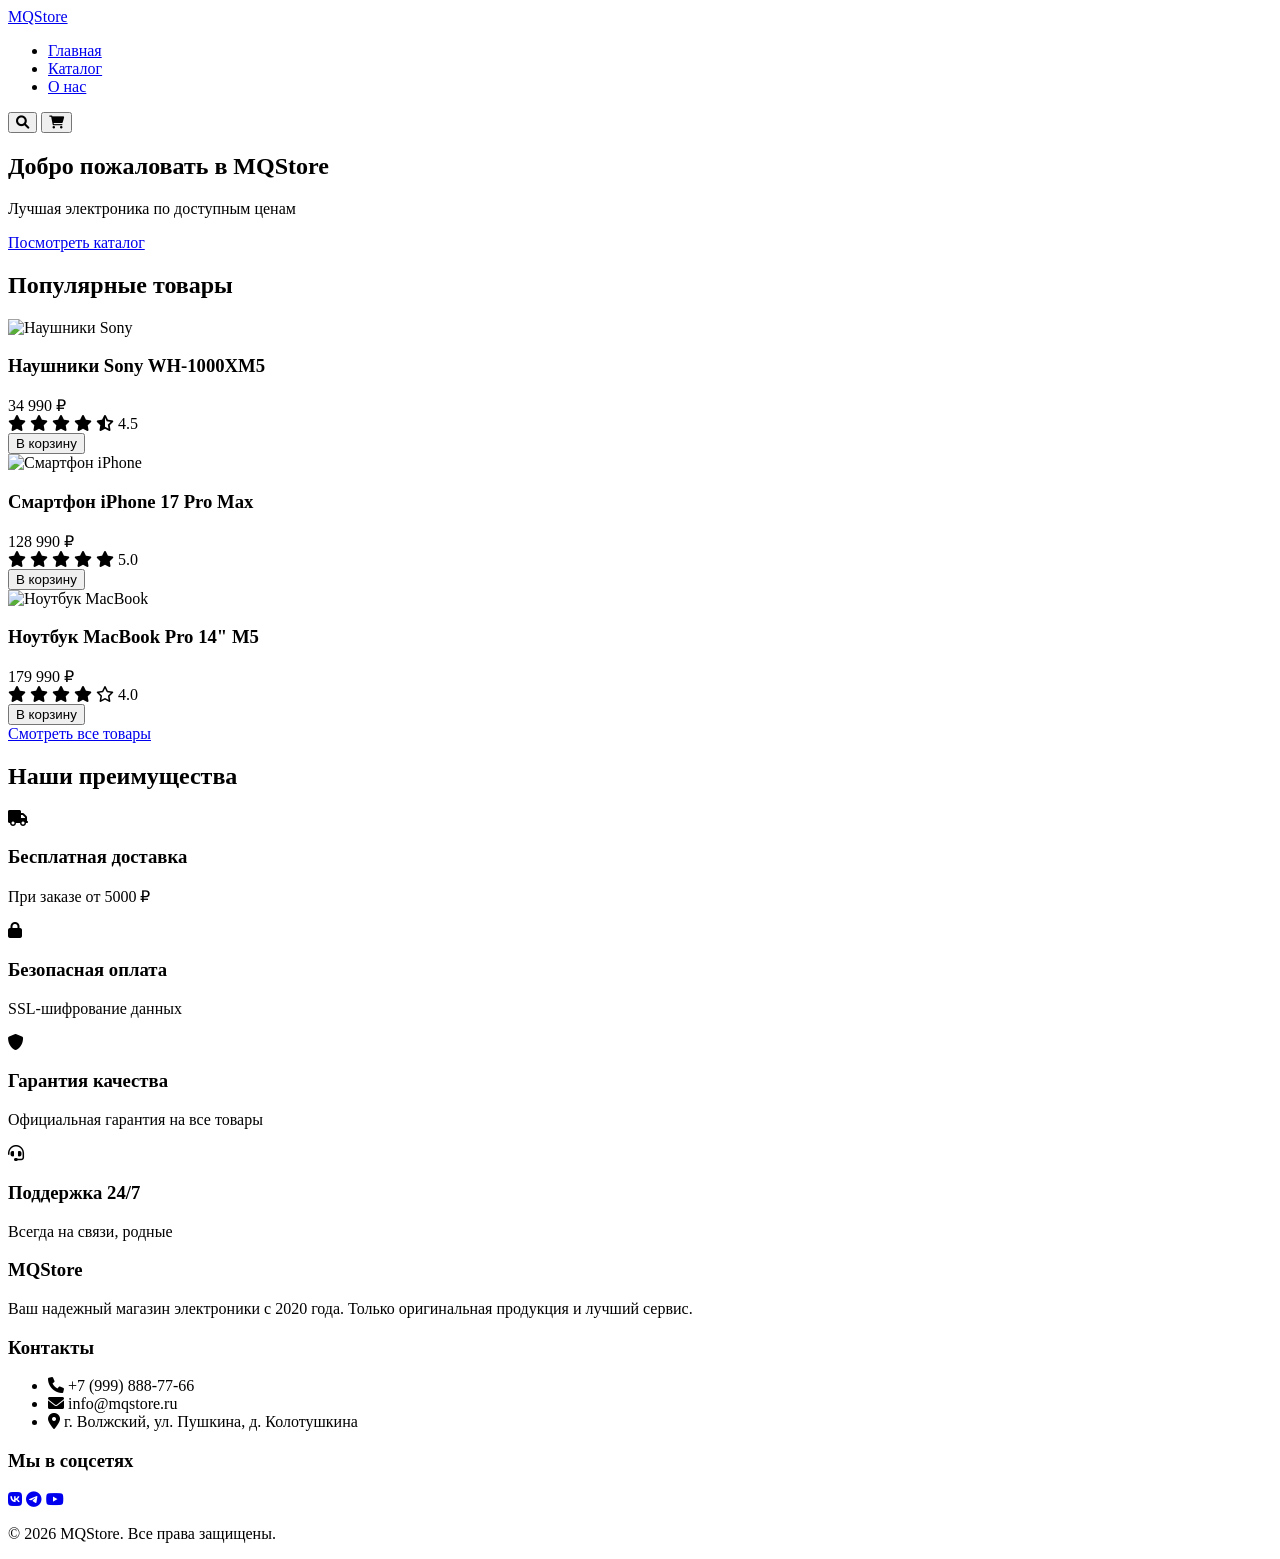
==== index.html @ e81b432c "Заполненный index" ====
<!DOCTYPE html>
<html lang="ru">
<head>
    <meta charset="UTF-8">
    <meta name="viewport" content="width=device-width, initial-scale=1.0">
    <title>MQStore - Главная</title>
    <link rel="stylesheet" href="css/style.css">
    <!-- Font Awesome для иконок (опционально, для красоты) -->
    <link rel="stylesheet" href="https://cdnjs.cloudflare.com/ajax/libs/font-awesome/6.0.0/css/all.min.css">
</head>
<body>

    <!-- ===== Шапка (Header) ===== -->
    <header>
        <nav class="navbar">
            <div class="container">
                <div class="logo">
                    <a href="index.html">MQStore</a>
                </div>
                <ul class="nav-menu">
                    <li><a href="index.html" class="active">Главная</a></li>
                    <li><a href="catalog.html">Каталог</a></li>
                    <li><a href="about/about.html">О нас</a></li>
                </ul>
                <div class="nav-icons">
                    <button><i class="fas fa-search"></i></button>
                    <button><i class="fas fa-shopping-cart"></i></button>
                </div>
                <div class="menu-toggle">
                    <span></span>
                    <span></span>
                    <span></span>
                </div>
            </div>
        </nav>
    </header>

    <!-- ===== Главный баннер (Hero Section) ===== -->
    <section class="hero">
        <div class="container">
            <h1>Добро пожаловать в MQStore</h1>
            <p>Лучшая электроника по доступным ценам</p>
            <a href="catalog.html" class="btn btn-primary">Посмотреть каталог</a>
        </div>
    </section>

    <!-- ===== Популярные товары -->
    <section class="popular-products">
        <div class="container">
            <h2 class="section-title">Популярные товары</h2>
            <div class="products-grid">

                <div class="product-card">
                    <img src="img/product-1.jpg" alt="Наушники Sony">
                    <h3>Наушники Sony WH-1000XM5</h3>
                    <div class="price">34 990 ₽</div>
                    <div class="rating">
                        <i class="fas fa-star"></i>
                        <i class="fas fa-star"></i>
                        <i class="fas fa-star"></i>
                        <i class="fas fa-star"></i>
                        <i class="fas fa-star-half-alt"></i>
                        <span>4.5</span>
                    </div>
                    <button class="btn">В корзину</button>
                </div>

                <div class="product-card">
                    <img src="img/product-2.jpg" alt="Смартфон iPhone">
                    <h3>Смартфон iPhone 17 Pro Max</h3>
                    <div class="price">128 990 ₽</div>
                    <div class="rating">
                        <i class="fas fa-star"></i>
                        <i class="fas fa-star"></i>
                        <i class="fas fa-star"></i>
                        <i class="fas fa-star"></i>
                        <i class="fas fa-star"></i>
                        <span>5.0</span>
                    </div>
                    <button class="btn">В корзину</button>
                </div>

                <div class="product-card">
                    <img src="img/product-3.jpg" alt="Ноутбук MacBook">
                    <h3>Ноутбук MacBook Pro 14" M5</h3>
                    <div class="price">179 990 ₽</div>
                    <div class="rating">
                        <i class="fas fa-star"></i>
                        <i class="fas fa-star"></i>
                        <i class="fas fa-star"></i>
                        <i class="fas fa-star"></i>
                        <i class="far fa-star"></i>
                        <span>4.0</span>
                    </div>
                    <button class="btn">В корзину</button>
                </div>

                
            </div>
            <div class="text-center">
                <a href="catalog.html" class="btn btn-primary">Смотреть все товары</a>
            </div>
        </div>
    </section>

    <!-- Наши преимущества -->
    <section class="benefits">
        <div class="container">
            <h2 class="section-title">Наши преимущества</h2>
            <div class="benefits-grid">
                <div class="benefit-item">
                    <i class="fas fa-truck"></i>
                    <h3>Бесплатная доставка</h3>
                    <p>При заказе от 5000 ₽</p>
                </div>
                <div class="benefit-item">
                    <i class="fas fa-lock"></i>
                    <h3>Безопасная оплата</h3>
                    <p>SSL-шифрование данных</p>
                </div>
                <div class="benefit-item">
                    <i class="fas fa-shield-alt"></i>
                    <h3>Гарантия качества</h3>
                    <p>Официальная гарантия на все товары</p>
                </div>
                <div class="benefit-item">
                    <i class="fas fa-headset"></i>
                    <h3>Поддержка 24/7</h3>
                    <p>Всегда на связи, родные</p>
                </div>
            </div>
        </div>
    </section>

    <!-- Футер-->
    <footer>
        <div class="container">
            <div class="footer-content">
                <div class="footer-section">
                    <h3>MQStore</h3>
                    <p>Ваш надежный магазин электроники с 2020 года. Только оригинальная продукция и лучший сервис.</p>
                </div>
                <div class="footer-section">
                    <h3>Контакты</h3>
                    <ul>
                        <li><i class="fas fa-phone"></i> +7 (999) 888-77-66</li>
                        <li><i class="fas fa-envelope"></i> info@mqstore.ru</li>
                        <li><i class="fas fa-map-marker-alt"></i> г. Волжский, ул. Пушкина, д. Колотушкина</li>
                    </ul>
                </div>
                <div class="footer-section">
                    <h3>Мы в соцсетях</h3>
                    <div class="social-links">
                        <a href="#"><i class="fab fa-vk"></i></a>
                        <a href="#"><i class="fab fa-telegram"></i></a>
                        <a href="#"><i class="fab fa-youtube"></i></a>
                    </div>
                </div>
            </div>
            <div class="copyright">
                <p>&copy; 2026 MQStore. Все права защищены.</p>
            </div>
        </div>
    </footer>

    <script>
        document.querySelector('.menu-toggle').addEventListener('click', function() {
            document.querySelector('.nav-menu').classList.toggle('active');
        });
    </script>
</body>
</html>
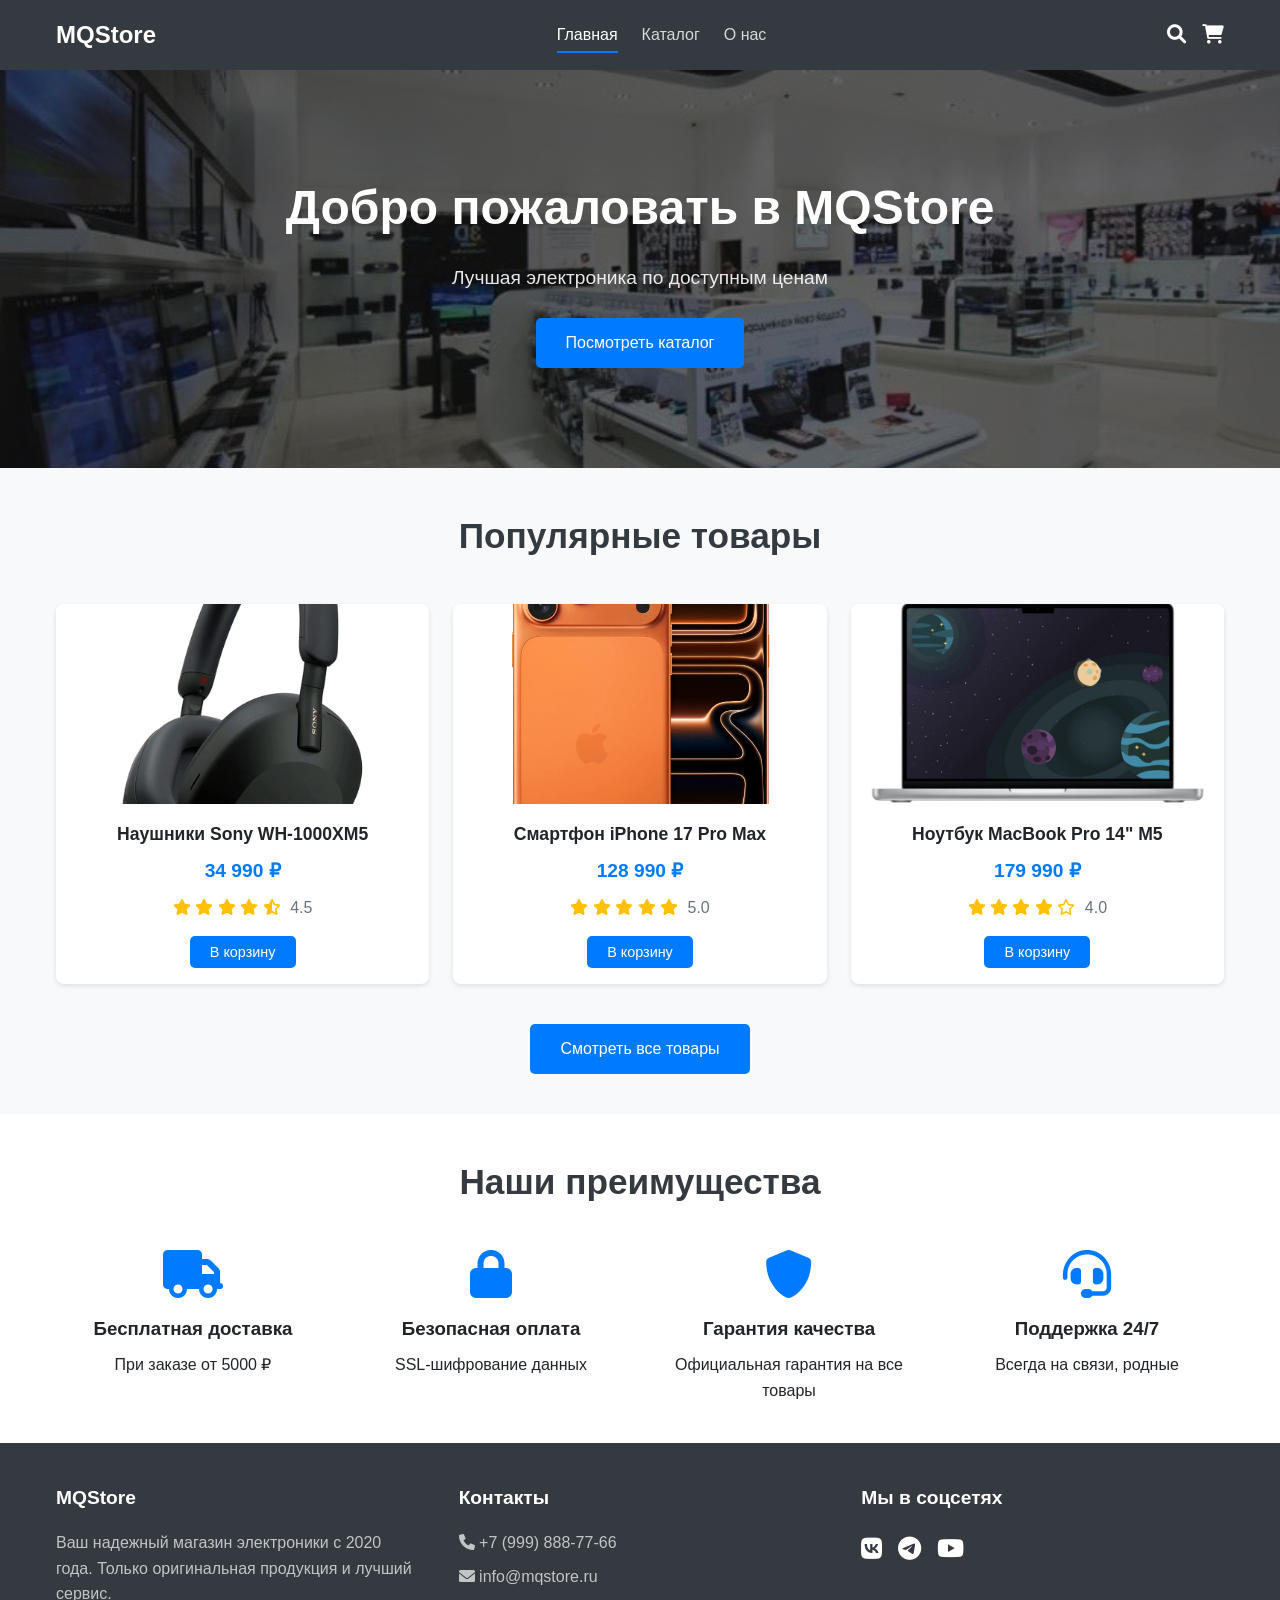
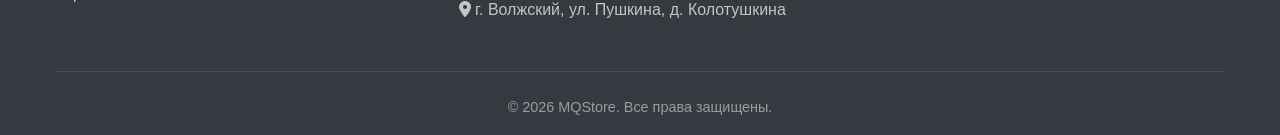
==== commit 111b36d4: "добавляем кентиков" ====
--- a/index.html
+++ b/index.html
@@ -1,172 +1,168 @@
 <!DOCTYPE html>
 <html lang="ru">
-<head>
-    <meta charset="UTF-8">
-    <meta name="viewport" content="width=device-width, initial-scale=1.0">
+  <head>
+    <meta charset="UTF-8" />
+    <meta name="viewport" content="width=device-width, initial-scale=1.0" />
     <title>MQStore - Главная</title>
-    <link rel="stylesheet" href="css/style.css">
+    <link rel="stylesheet" href="css/style.css" />
     <!-- Font Awesome для иконок (опционально, для красоты) -->
-    <link rel="stylesheet" href="https://cdnjs.cloudflare.com/ajax/libs/font-awesome/6.0.0/css/all.min.css">
-</head>
-<body>
-
+    <link rel="stylesheet" href="https://cdnjs.cloudflare.com/ajax/libs/font-awesome/6.0.0/css/all.min.css" />
+  </head>
+  <body>
     <!-- ===== Шапка (Header) ===== -->
     <header>
-        <nav class="navbar">
-            <div class="container">
-                <div class="logo">
-                    <a href="index.html">MQStore</a>
-                </div>
-                <ul class="nav-menu">
-                    <li><a href="index.html" class="active">Главная</a></li>
-                    <li><a href="catalog.html">Каталог</a></li>
-                    <li><a href="about/about.html">О нас</a></li>
-                </ul>
-                <div class="nav-icons">
-                    <button><i class="fas fa-search"></i></button>
-                    <button><i class="fas fa-shopping-cart"></i></button>
-                </div>
-                <div class="menu-toggle">
-                    <span></span>
-                    <span></span>
-                    <span></span>
-                </div>
-            </div>
-        </nav>
+      <nav class="navbar">
+        <div class="container">
+          <div class="logo">
+            <a href="index.html">MQStore</a>
+          </div>
+          <ul class="nav-menu">
+            <li><a href="index.html" class="active">Главная</a></li>
+            <li><a href="catalog.html">Каталог</a></li>
+            <li><a href="about.html">О нас</a></li>
+          </ul>
+          <div class="nav-icons">
+            <button><i class="fas fa-search"></i></button>
+            <button><i class="fas fa-shopping-cart"></i></button>
+          </div>
+          <div class="menu-toggle">
+            <span></span>
+            <span></span>
+            <span></span>
+          </div>
+        </div>
+      </nav>
     </header>
 
     <!-- ===== Главный баннер (Hero Section) ===== -->
     <section class="hero">
-        <div class="container">
-            <h1>Добро пожаловать в MQStore</h1>
-            <p>Лучшая электроника по доступным ценам</p>
-            <a href="catalog.html" class="btn btn-primary">Посмотреть каталог</a>
-        </div>
+      <div class="container">
+        <h1>Добро пожаловать в MQStore</h1>
+        <p>Лучшая электроника по доступным ценам</p>
+        <a href="catalog.html" class="btn btn-primary">Посмотреть каталог</a>
+      </div>
     </section>
 
     <!-- ===== Популярные товары -->
     <section class="popular-products">
-        <div class="container">
-            <h2 class="section-title">Популярные товары</h2>
-            <div class="products-grid">
+      <div class="container">
+        <h2 class="section-title">Популярные товары</h2>
+        <div class="products-grid">
+          <div class="product-card">
+            <img src="img/product-1.jpg" alt="Наушники Sony" />
+            <h3>Наушники Sony WH-1000XM5</h3>
+            <div class="price">34 990 ₽</div>
+            <div class="rating">
+              <i class="fas fa-star"></i>
+              <i class="fas fa-star"></i>
+              <i class="fas fa-star"></i>
+              <i class="fas fa-star"></i>
+              <i class="fas fa-star-half-alt"></i>
+              <span>4.5</span>
+            </div>
+            <button class="btn">В корзину</button>
+          </div>
 
-                <div class="product-card">
-                    <img src="img/product-1.jpg" alt="Наушники Sony">
-                    <h3>Наушники Sony WH-1000XM5</h3>
-                    <div class="price">34 990 ₽</div>
-                    <div class="rating">
-                        <i class="fas fa-star"></i>
-                        <i class="fas fa-star"></i>
-                        <i class="fas fa-star"></i>
-                        <i class="fas fa-star"></i>
-                        <i class="fas fa-star-half-alt"></i>
-                        <span>4.5</span>
-                    </div>
-                    <button class="btn">В корзину</button>
-                </div>
+          <div class="product-card">
+            <img src="img/product-2.jpg" alt="Смартфон iPhone" />
+            <h3>Смартфон iPhone 17 Pro Max</h3>
+            <div class="price">128 990 ₽</div>
+            <div class="rating">
+              <i class="fas fa-star"></i>
+              <i class="fas fa-star"></i>
+              <i class="fas fa-star"></i>
+              <i class="fas fa-star"></i>
+              <i class="fas fa-star"></i>
+              <span>5.0</span>
+            </div>
+            <button class="btn">В корзину</button>
+          </div>
 
-                <div class="product-card">
-                    <img src="img/product-2.jpg" alt="Смартфон iPhone">
-                    <h3>Смартфон iPhone 17 Pro Max</h3>
-                    <div class="price">128 990 ₽</div>
-                    <div class="rating">
-                        <i class="fas fa-star"></i>
-                        <i class="fas fa-star"></i>
-                        <i class="fas fa-star"></i>
-                        <i class="fas fa-star"></i>
-                        <i class="fas fa-star"></i>
-                        <span>5.0</span>
-                    </div>
-                    <button class="btn">В корзину</button>
-                </div>
-
-                <div class="product-card">
-                    <img src="img/product-3.jpg" alt="Ноутбук MacBook">
-                    <h3>Ноутбук MacBook Pro 14" M5</h3>
-                    <div class="price">179 990 ₽</div>
-                    <div class="rating">
-                        <i class="fas fa-star"></i>
-                        <i class="fas fa-star"></i>
-                        <i class="fas fa-star"></i>
-                        <i class="fas fa-star"></i>
-                        <i class="far fa-star"></i>
-                        <span>4.0</span>
-                    </div>
-                    <button class="btn">В корзину</button>
-                </div>
-
-                
+          <div class="product-card">
+            <img src="img/product-3.jpg" alt="Ноутбук MacBook" />
+            <h3>Ноутбук MacBook Pro 14" M5</h3>
+            <div class="price">179 990 ₽</div>
+            <div class="rating">
+              <i class="fas fa-star"></i>
+              <i class="fas fa-star"></i>
+              <i class="fas fa-star"></i>
+              <i class="fas fa-star"></i>
+              <i class="far fa-star"></i>
+              <span>4.0</span>
             </div>
-            <div class="text-center">
-                <a href="catalog.html" class="btn btn-primary">Смотреть все товары</a>
-            </div>
+            <button class="btn">В корзину</button>
+          </div>
         </div>
+        <div class="text-center">
+          <a href="catalog.html" class="btn btn-primary">Смотреть все товары</a>
+        </div>
+      </div>
     </section>
 
     <!-- Наши преимущества -->
     <section class="benefits">
-        <div class="container">
-            <h2 class="section-title">Наши преимущества</h2>
-            <div class="benefits-grid">
-                <div class="benefit-item">
-                    <i class="fas fa-truck"></i>
-                    <h3>Бесплатная доставка</h3>
-                    <p>При заказе от 5000 ₽</p>
-                </div>
-                <div class="benefit-item">
-                    <i class="fas fa-lock"></i>
-                    <h3>Безопасная оплата</h3>
-                    <p>SSL-шифрование данных</p>
-                </div>
-                <div class="benefit-item">
-                    <i class="fas fa-shield-alt"></i>
-                    <h3>Гарантия качества</h3>
-                    <p>Официальная гарантия на все товары</p>
-                </div>
-                <div class="benefit-item">
-                    <i class="fas fa-headset"></i>
-                    <h3>Поддержка 24/7</h3>
-                    <p>Всегда на связи, родные</p>
-                </div>
-            </div>
+      <div class="container">
+        <h2 class="section-title">Наши преимущества</h2>
+        <div class="benefits-grid">
+          <div class="benefit-item">
+            <i class="fas fa-truck"></i>
+            <h3>Бесплатная доставка</h3>
+            <p>При заказе от 5000 ₽</p>
+          </div>
+          <div class="benefit-item">
+            <i class="fas fa-lock"></i>
+            <h3>Безопасная оплата</h3>
+            <p>SSL-шифрование данных</p>
+          </div>
+          <div class="benefit-item">
+            <i class="fas fa-shield-alt"></i>
+            <h3>Гарантия качества</h3>
+            <p>Официальная гарантия на все товары</p>
+          </div>
+          <div class="benefit-item">
+            <i class="fas fa-headset"></i>
+            <h3>Поддержка 24/7</h3>
+            <p>Всегда на связи, родные</p>
+          </div>
         </div>
+      </div>
     </section>
 
     <!-- Футер-->
     <footer>
-        <div class="container">
-            <div class="footer-content">
-                <div class="footer-section">
-                    <h3>MQStore</h3>
-                    <p>Ваш надежный магазин электроники с 2020 года. Только оригинальная продукция и лучший сервис.</p>
-                </div>
-                <div class="footer-section">
-                    <h3>Контакты</h3>
-                    <ul>
-                        <li><i class="fas fa-phone"></i> +7 (999) 888-77-66</li>
-                        <li><i class="fas fa-envelope"></i> info@mqstore.ru</li>
-                        <li><i class="fas fa-map-marker-alt"></i> г. Волжский, ул. Пушкина, д. Колотушкина</li>
-                    </ul>
-                </div>
-                <div class="footer-section">
-                    <h3>Мы в соцсетях</h3>
-                    <div class="social-links">
-                        <a href="#"><i class="fab fa-vk"></i></a>
-                        <a href="#"><i class="fab fa-telegram"></i></a>
-                        <a href="#"><i class="fab fa-youtube"></i></a>
-                    </div>
-                </div>
+      <div class="container">
+        <div class="footer-content">
+          <div class="footer-section">
+            <h3>MQStore</h3>
+            <p>Ваш надежный магазин электроники с 2020 года. Только оригинальная продукция и лучший сервис.</p>
+          </div>
+          <div class="footer-section">
+            <h3>Контакты</h3>
+            <ul>
+              <li><i class="fas fa-phone"></i> +7 (999) 888-77-66</li>
+              <li><i class="fas fa-envelope"></i> info@mqstore.ru</li>
+              <li><i class="fas fa-map-marker-alt"></i> г. Волжский, ул. Пушкина, д. Колотушкина</li>
+            </ul>
+          </div>
+          <div class="footer-section">
+            <h3>Мы в соцсетях</h3>
+            <div class="social-links">
+              <a href="#"><i class="fab fa-vk"></i></a>
+              <a href="#"><i class="fab fa-telegram"></i></a>
+              <a href="#"><i class="fab fa-youtube"></i></a>
             </div>
-            <div class="copyright">
-                <p>&copy; 2026 MQStore. Все права защищены.</p>
-            </div>
+          </div>
         </div>
+        <div class="copyright">
+          <p>&copy; 2026 MQStore. Все права защищены.</p>
+        </div>
+      </div>
     </footer>
 
     <script>
-        document.querySelector('.menu-toggle').addEventListener('click', function() {
-            document.querySelector('.nav-menu').classList.toggle('active');
-        });
+      document.querySelector(".menu-toggle").addEventListener("click", function () {
+        document.querySelector(".nav-menu").classList.toggle("active");
+      });
     </script>
-</body>
-</html>+  </body>
+</html>
--- a/css/style.css
+++ b/css/style.css
@@ -0,0 +1,413 @@
+* {
+    margin: 0;
+    padding: 0;
+    box-sizing: border-box;
+}
+
+:root {
+    --primary-color: #007bff;
+    --secondary-color: #6c757d;
+    --dark-bg: #343a40;
+    --light-bg: #f8f9fa;
+    --text-dark: #212529;
+    --text-light: #6c757d;
+    --white: #ffffff;
+
+    --font-main: 'Segoe UI', Tahoma, Geneva, Verdana, sans-serif;
+
+    --spacing-sm: 8px;
+    --spacing-md: 16px;
+    --spacing-lg: 24px;
+    --spacing-xl: 40px;
+    --container-width: 1200px;
+}
+
+body {
+    font-family: var(--font-main);
+    color: var(--text-dark);
+    line-height: 1.6;
+    background-color: var(--white);
+}
+
+img {
+    max-width: 100%;
+    height: auto;
+    display: block;
+}
+
+.container {
+    max-width: var(--container-width);
+    margin: 0 auto;
+    padding: 0 var(--spacing-md);
+}
+
+.navbar {
+    background-color: var(--dark-bg);
+    padding: var(--spacing-md) 0;
+    position: sticky;
+    top: 0;
+    z-index: 100;
+}
+
+.navbar .container {
+    display: flex;
+    justify-content: space-between;
+    align-items: center;
+}
+
+.logo a {
+    color: var(--white);
+    font-size: 1.5rem;
+    font-weight: bold;
+    text-decoration: none;
+}
+
+.nav-menu {
+    display: flex;
+    list-style: none;
+    gap: var(--spacing-lg);
+}
+
+.nav-menu a {
+    color: rgba(255, 255, 255, 0.8);
+    text-decoration: none;
+    padding: var(--spacing-sm) 0;
+    transition: color 0.3s ease;
+}
+
+.nav-menu a:hover,
+.nav-menu a.active {
+    color: var(--white);
+    border-bottom: 2px solid var(--primary-color);
+}
+
+.nav-icons {
+    display: flex;
+    gap: var(--spacing-md);
+}
+
+.nav-icons button {
+    background: none;
+    border: none;
+    color: var(--white);
+    font-size: 1.2rem;
+    cursor: pointer;
+    transition: color 0.3s ease;
+}
+
+.nav-icons button:hover {
+    color: var(--primary-color);
+}
+
+.menu-toggle {
+    display: none;
+    flex-direction: column;
+    cursor: pointer;
+}
+
+.menu-toggle span {
+    width: 25px;
+    height: 3px;
+    background-color: var(--white);
+    margin: 3px 0;
+    transition: 0.3s;
+}
+
+.hero {
+    background: linear-gradient(rgba(0, 0, 0, 0.6), rgba(0, 0, 0, 0.6)), url('../img/banner.jpg') center/cover no-repeat;
+    color: var(--white);
+    padding: 100px 0;
+    text-align: center;
+}
+
+.hero h1 {
+    font-size: 3rem;
+    margin-bottom: var(--spacing-md);
+}
+
+.hero p {
+    font-size: 1.2rem;
+    margin-bottom: var(--spacing-lg);
+    opacity: 0.9;
+}
+
+.btn {
+    display: inline-block;
+    padding: 12px 30px;
+    border: none;
+    border-radius: 5px;
+    cursor: pointer;
+    font-size: 1rem;
+    font-weight: 500;
+    text-decoration: none;
+    transition: all 0.3s ease;
+}
+
+.btn-primary {
+    background-color: var(--primary-color);
+    color: var(--white);
+}
+
+.btn-primary:hover {
+    background-color: #0056b3;
+    transform: translateY(-2px);
+    box-shadow: 0 4px 10px rgba(0, 123, 255, 0.3);
+}
+
+.btn-outline {
+    background-color: transparent;
+    border: 2px solid var(--white);
+    color: var(--white);
+}
+
+.btn-outline:hover {
+    background-color: var(--white);
+    color: var(--dark-bg);
+}
+
+.section-title {
+    text-align: center;
+    margin-bottom: var(--spacing-xl);
+    font-size: 2.2rem;
+    color: var(--dark-bg);
+}
+
+/* Популярные товары */
+.popular-products {
+    padding: var(--spacing-xl) 0;
+    background-color: var(--light-bg);
+}
+
+/* Карточка товара*/
+.products-grid {
+    display: grid;
+    grid-template-columns: repeat(auto-fit, minmax(250px, 1fr));
+    gap: var(--spacing-lg);
+    margin-bottom: var(--spacing-xl);
+}
+
+.product-card {
+    background: var(--white);
+    border-radius: 8px;
+    overflow: hidden;
+    box-shadow: 0 2px 5px rgba(0,0,0,0.1);
+    transition: transform 0.3s ease, box-shadow 0.3s ease;
+    text-align: center;
+    padding-bottom: var(--spacing-md);
+}
+
+.product-card:hover {
+    transform: translateY(-5px);
+    box-shadow: 0 5px 20px rgba(0,0,0,0.15);
+}
+
+.product-card img {
+    width: 100%;
+    height: 200px;
+    object-fit: cover;
+    transition: transform 0.3s ease;
+}
+
+.product-card:hover img {
+    transform: scale(1.05);
+}
+
+.product-card h3 {
+    margin: var(--spacing-md) var(--spacing-sm) var(--spacing-sm);
+    font-size: 1.1rem;
+}
+
+.product-card .price {
+    color: var(--primary-color);
+    font-weight: bold;
+    font-size: 1.2rem;
+    margin-bottom: var(--spacing-sm);
+}
+
+.product-card .rating {
+    color: #ffc107;
+    margin-bottom: var(--spacing-md);
+}
+
+.product-card .rating span {
+    color: var(--text-light);
+    margin-left: 5px;
+}
+
+.product-card .btn {
+    background-color: var(--primary-color);
+    color: var(--white);
+    padding: 8px 20px;
+    font-size: 0.9rem;
+}
+
+.product-card .btn:hover {
+    background-color: #0056b3;
+}
+
+/*Смотреть все*/
+.text-center {
+    text-align: center;
+}
+
+/*преимущества*/
+.benefits {
+    padding: var(--spacing-xl) 0;
+}
+
+.benefits-grid {
+    display: grid;
+    grid-template-columns: repeat(auto-fit, minmax(200px, 1fr));
+    gap: var(--spacing-lg);
+}
+
+.benefit-item {
+    text-align: center;
+}
+
+.benefit-item i {
+    font-size: 3rem;
+    color: var(--primary-color);
+    margin-bottom: var(--spacing-md);
+}
+
+.benefit-item h3 {
+    margin-bottom: var(--spacing-sm);
+}
+
+/*О нас*/
+.about-story {
+    padding: var(--spacing-xl) 0;
+}
+
+.about-story .container {
+    display: grid;
+    grid-template-columns: 1fr 1fr;
+    gap: var(--spacing-xl);
+    align-items: center;
+}
+
+.stats-grid {
+    display: grid;
+    grid-template-columns: repeat(2, 1fr);
+    gap: var(--spacing-lg);
+    margin-top: var(--spacing-xl);
+}
+
+.stat-item {
+    text-align: center;
+}
+
+.stat-number {
+    display: block;
+    font-size: 2.5rem;
+    font-weight: bold;
+    color: var(--primary-color);
+}
+
+.team {
+    padding: var(--spacing-xl) 0;
+    background-color: var(--light-bg);
+}
+
+.team-grid {
+    display: grid;
+    grid-template-columns: repeat(auto-fit, minmax(280px, 1fr));
+    gap: var(--spacing-lg);
+}
+
+.team-card {
+    background: var(--white);
+    border-radius: 8px;
+    overflow: hidden;
+    text-align: center;
+    box-shadow: 0 2px 5px rgba(0,0,0,0.1);
+}
+
+.team-card img {
+    width: 100%;
+    height: 300px;
+    object-fit: cover;
+}
+
+.team-card h3 {
+    margin-top: var(--spacing-md);
+    margin-bottom: 5px;
+}
+
+.team-card .position {
+    color: var(--primary-color);
+    font-weight: 500;
+    margin-bottom: var(--spacing-sm);
+}
+
+.team-card p {
+    padding: 0 var(--spacing-md) var(--spacing-lg);
+    color: var(--text-light);
+    font-size: 0.95rem;
+}
+
+/*Футер  */
+footer {
+    background-color: var(--dark-bg);
+    color: var(--white);
+    padding: var(--spacing-xl) 0 var(--spacing-md);
+}
+
+.footer-content {
+    display: grid;
+    grid-template-columns: repeat(auto-fit, minmax(250px, 1fr));
+    gap: var(--spacing-xl);
+    margin-bottom: var(--spacing-xl);
+}
+
+.footer-section h3 {
+    color: var(--white);
+    margin-bottom: var(--spacing-md);
+    font-size: 1.2rem;
+}
+
+.footer-section p,
+.footer-section ul {
+    color: rgba(255,255,255,0.7);
+}
+
+.footer-section ul {
+    list-style: none;
+}
+
+.footer-section ul li {
+    margin-bottom: var(--spacing-sm);
+}
+
+.footer-section a {
+    color: rgba(255,255,255,0.7);
+    text-decoration: none;
+    transition: color 0.3s ease;
+}
+
+.footer-section a:hover {
+    color: var(--white);
+}
+
+.social-links {
+    display: flex;
+    gap: var(--spacing-md);
+    margin-top: var(--spacing-md);
+}
+
+.social-links a {
+    color: var(--white);
+    font-size: 1.5rem;
+}
+
+.copyright {
+    text-align: center;
+    padding-top: var(--spacing-lg);
+    border-top: 1px solid rgba(255,255,255,0.1);
+    color: rgba(255,255,255,0.5);
+    font-size: 0.9rem;
+}
+
+
+
